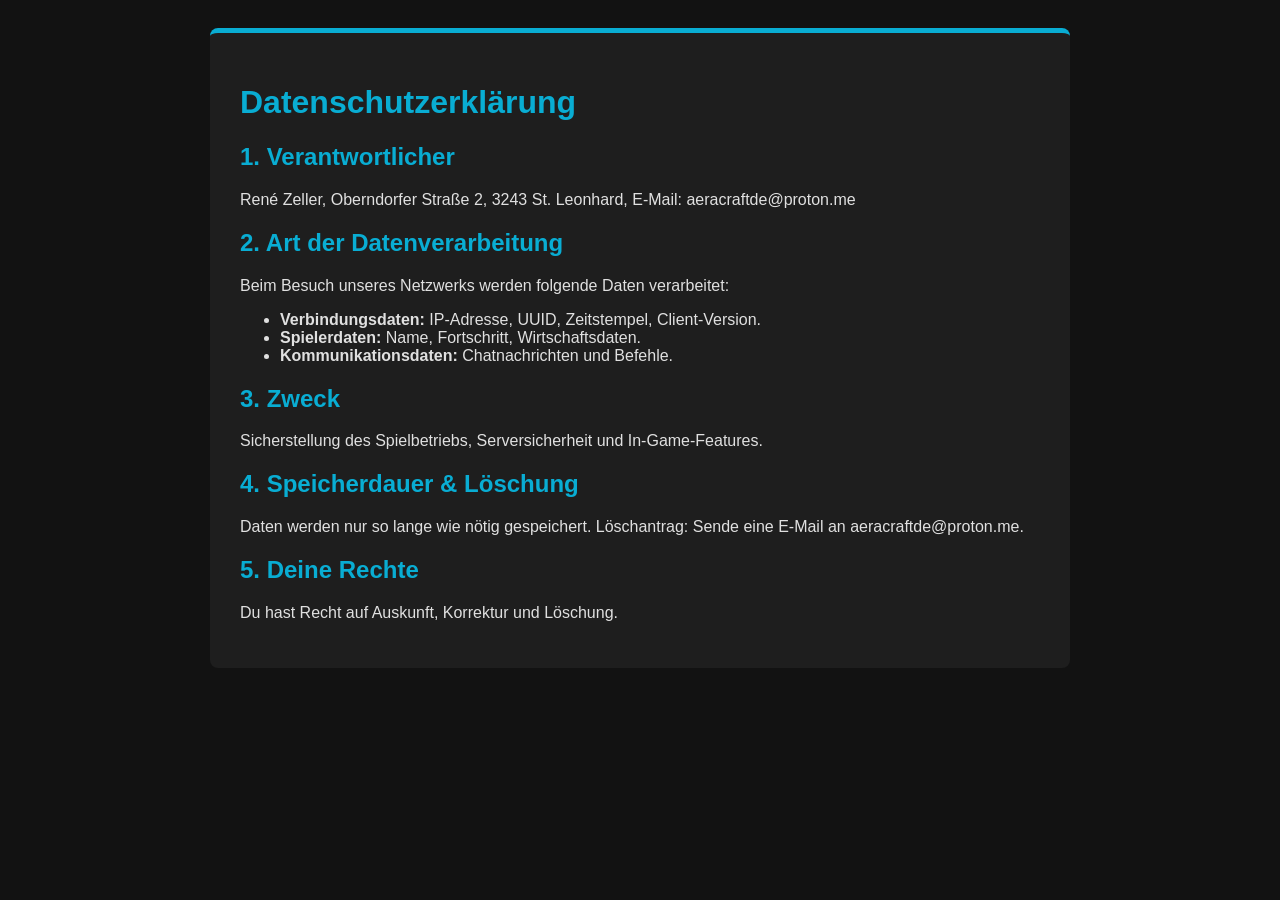
==== datenschutz.html @ 7c142c07 "Add Datenschutzerklärung HTML file" ====
<!DOCTYPE html>
<html lang="de">
<head>
    <meta charset="UTF-8">
    <title>Datenschutzerklärung | AeraCraft</title>
    <style>
        body { font-family: 'Segoe UI', sans-serif; background-color: #121212; color: #e0e0e0; padding: 20px; }
        .container { max-width: 800px; margin: auto; background: #1e1e1e; padding: 30px; border-radius: 8px; border-top: 5px solid #09add3; }
        h1, h2 { color: #09add3; }
    </style>
</head>
<body>
    <div class="container">
        <h1>Datenschutzerklärung</h1>
        <h2>1. Verantwortlicher</h2>
        <p>René Zeller, Oberndorfer Straße 2, 3243 St. Leonhard, E-Mail: aeracraftde@proton.me</p>
        
        <h2>2. Art der Datenverarbeitung</h2>
        <p>Beim Besuch unseres Netzwerks werden folgende Daten verarbeitet:</p>
        <ul>
            <li><strong>Verbindungsdaten:</strong> IP-Adresse, UUID, Zeitstempel, Client-Version.</li>
            <li><strong>Spielerdaten:</strong> Name, Fortschritt, Wirtschaftsdaten.</li>
            <li><strong>Kommunikationsdaten:</strong> Chatnachrichten und Befehle.</li>
        </ul>

        <h2>3. Zweck</h2>
        <p>Sicherstellung des Spielbetriebs, Serversicherheit und In-Game-Features.</p>

        <h2>4. Speicherdauer & Löschung</h2>
        <p>Daten werden nur so lange wie nötig gespeichert. Löschantrag: Sende eine E-Mail an aeracraftde@proton.me.</p>

        <h2>5. Deine Rechte</h2>
        <p>Du hast Recht auf Auskunft, Korrektur und Löschung.</p>
    </div>
</body>
</html>
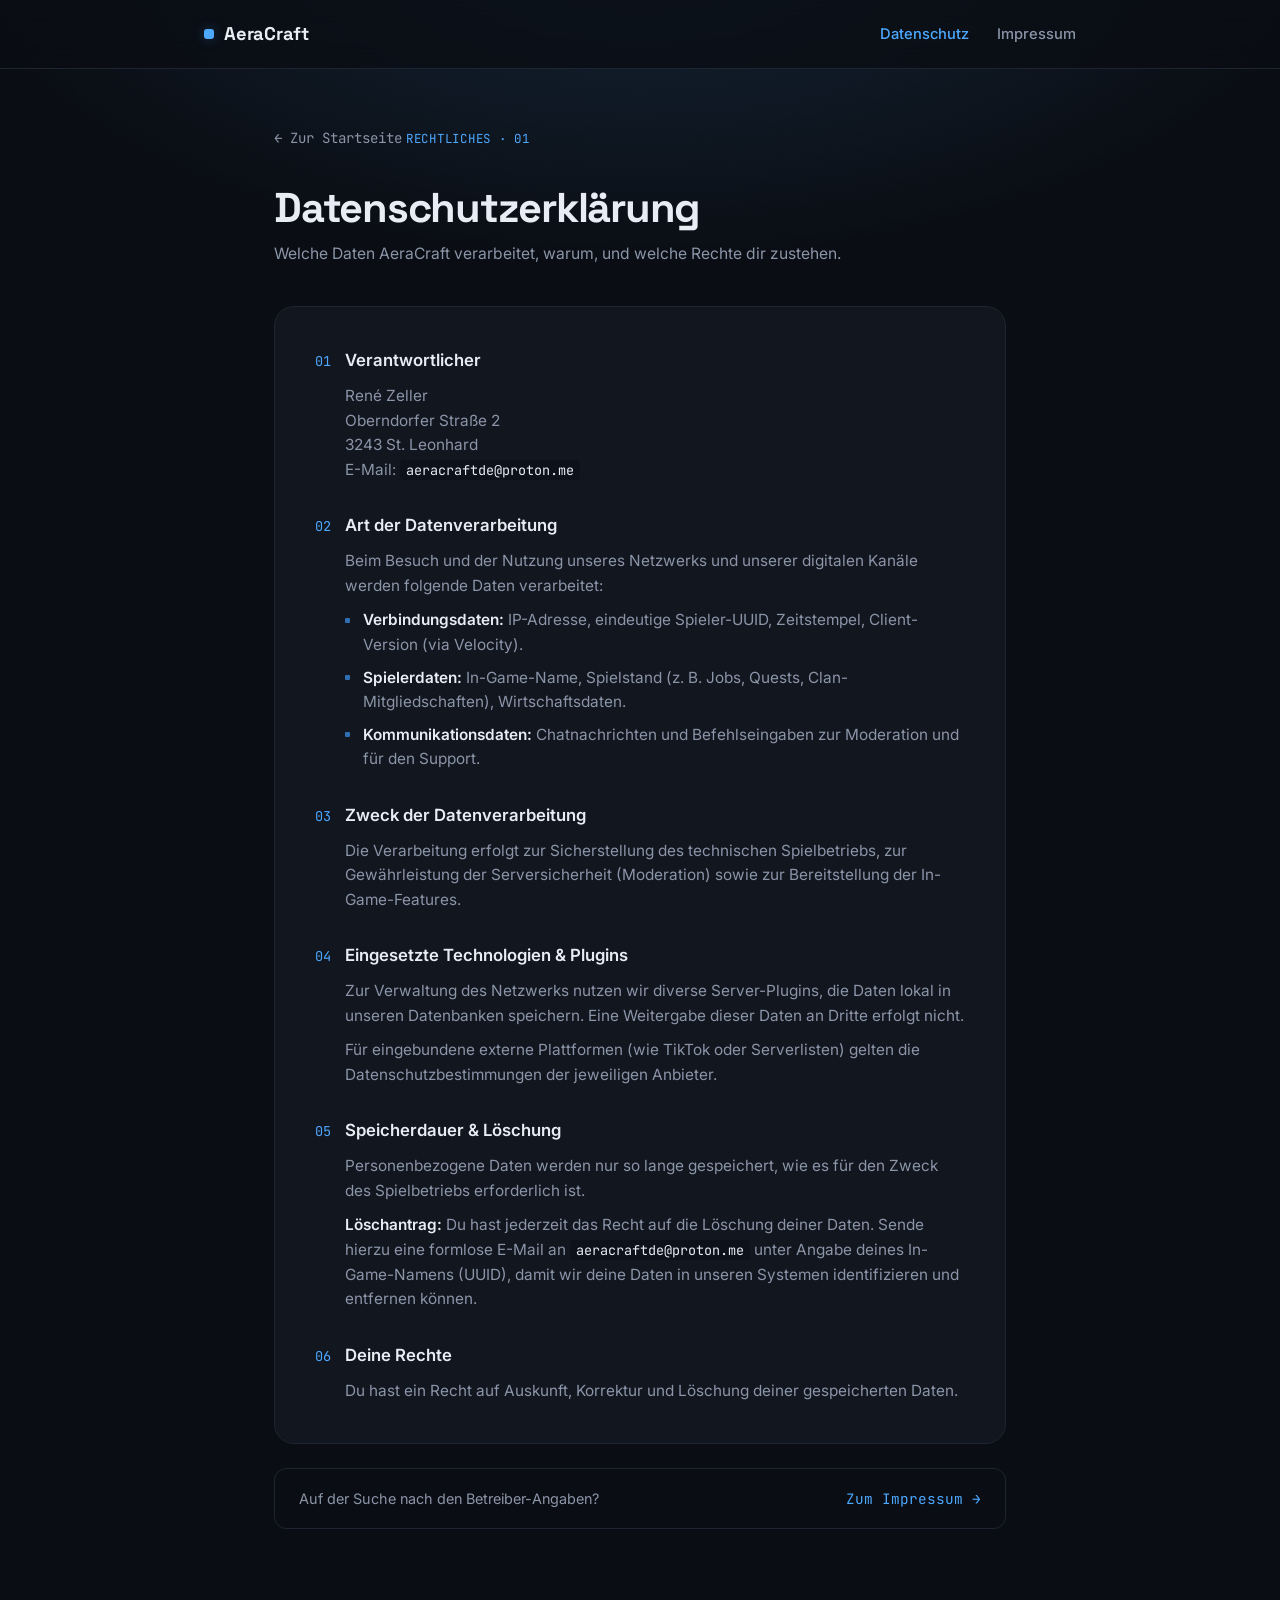
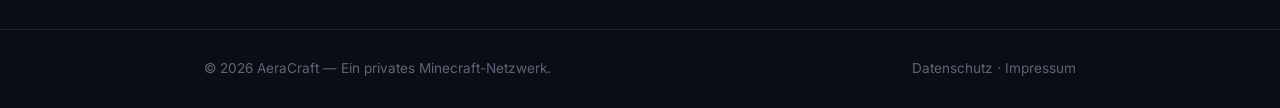
==== commit a3c37239: "Add files via upload" ====
--- a/datenschutz.html
+++ b/datenschutz.html
@@ -1,36 +1,113 @@
 <!DOCTYPE html>
 <html lang="de">
 <head>
-    <meta charset="UTF-8">
-    <title>Datenschutzerklärung | AeraCraft</title>
-    <style>
-        body { font-family: 'Segoe UI', sans-serif; background-color: #121212; color: #e0e0e0; padding: 20px; }
-        .container { max-width: 800px; margin: auto; background: #1e1e1e; padding: 30px; border-radius: 8px; border-top: 5px solid #09add3; }
-        h1, h2 { color: #09add3; }
-    </style>
+<meta charset="UTF-8">
+<meta name="viewport" content="width=device-width, initial-scale=1.0">
+<title>Datenschutz — AeraCraft</title>
+<link rel="preconnect" href="https://fonts.googleapis.com">
+<link rel="preconnect" href="https://fonts.gstatic.com" crossorigin>
+<link href="https://fonts.googleapis.com/css2?family=Space+Grotesk:wght@500;600;700&family=Inter:wght@400;500;600&family=JetBrains+Mono:wght@400;500&display=swap" rel="stylesheet">
+<link rel="stylesheet" href="style.css">
 </head>
 <body>
-    <div class="container">
-        <h1>Datenschutzerklärung</h1>
-        <h2>1. Verantwortlicher</h2>
-        <p>René Zeller, Oberndorfer Straße 2, 3243 St. Leonhard, E-Mail: aeracraftde@proton.me</p>
-        
-        <h2>2. Art der Datenverarbeitung</h2>
-        <p>Beim Besuch unseres Netzwerks werden folgende Daten verarbeitet:</p>
-        <ul>
-            <li><strong>Verbindungsdaten:</strong> IP-Adresse, UUID, Zeitstempel, Client-Version.</li>
-            <li><strong>Spielerdaten:</strong> Name, Fortschritt, Wirtschaftsdaten.</li>
-            <li><strong>Kommunikationsdaten:</strong> Chatnachrichten und Befehle.</li>
-        </ul>
 
-        <h2>3. Zweck</h2>
-        <p>Sicherstellung des Spielbetriebs, Serversicherheit und In-Game-Features.</p>
+<header>
+  <div class="nav">
+    <a href="index.html" class="logo">
+      <span class="logo-mark"></span>
+      AeraCraft
+    </a>
+    <ul class="nav-links">
+      <li><a href="datenschutz.html" class="active">Datenschutz</a></li>
+      <li><a href="impressum.html">Impressum</a></li>
+    </ul>
+  </div>
+</header>
 
-        <h2>4. Speicherdauer & Löschung</h2>
-        <p>Daten werden nur so lange wie nötig gespeichert. Löschantrag: Sende eine E-Mail an aeracraftde@proton.me.</p>
+<main>
+  <div class="wrap">
+    <div class="page-head">
+      <a href="index.html" class="back-link">← Zur Startseite</a>
+      <span class="eyebrow">Rechtliches · 01</span>
+      <h1>Datenschutzerklärung</h1>
+      <p class="page-sub">Welche Daten AeraCraft verarbeitet, warum, und welche Rechte dir zustehen.</p>
+    </div>
+  </div>
 
-        <h2>5. Deine Rechte</h2>
-        <p>Du hast Recht auf Auskunft, Korrektur und Löschung.</p>
+  <section class="legal-body">
+    <div class="wrap">
+      <div class="card">
+
+        <div class="entry">
+          <div class="entry-num"><span class="n">01</span><h4>Verantwortlicher</h4></div>
+          <div class="entry-body">
+            <p>René Zeller<br>
+            Oberndorfer Straße 2<br>
+            3243 St. Leonhard<br>
+            E-Mail: <span class="mono-inline">aeracraftde@proton.me</span></p>
+          </div>
+        </div>
+
+        <div class="entry">
+          <div class="entry-num"><span class="n">02</span><h4>Art der Datenverarbeitung</h4></div>
+          <div class="entry-body">
+            <p>Beim Besuch und der Nutzung unseres Netzwerks und unserer digitalen Kanäle werden folgende Daten verarbeitet:</p>
+            <ul>
+              <li><strong>Verbindungsdaten:</strong> IP-Adresse, eindeutige Spieler-UUID, Zeitstempel, Client-Version (via Velocity).</li>
+              <li><strong>Spielerdaten:</strong> In-Game-Name, Spielstand (z. B. Jobs, Quests, Clan-Mitgliedschaften), Wirtschaftsdaten.</li>
+              <li><strong>Kommunikationsdaten:</strong> Chatnachrichten und Befehlseingaben zur Moderation und für den Support.</li>
+            </ul>
+          </div>
+        </div>
+
+        <div class="entry">
+          <div class="entry-num"><span class="n">03</span><h4>Zweck der Datenverarbeitung</h4></div>
+          <div class="entry-body">
+            <p>Die Verarbeitung erfolgt zur Sicherstellung des technischen Spielbetriebs, zur Gewährleistung der Serversicherheit (Moderation) sowie zur Bereitstellung der In-Game-Features.</p>
+          </div>
+        </div>
+
+        <div class="entry">
+          <div class="entry-num"><span class="n">04</span><h4>Eingesetzte Technologien &amp; Plugins</h4></div>
+          <div class="entry-body">
+            <p>Zur Verwaltung des Netzwerks nutzen wir diverse Server-Plugins, die Daten lokal in unseren Datenbanken speichern. Eine Weitergabe dieser Daten an Dritte erfolgt nicht.</p>
+            <p>Für eingebundene externe Plattformen (wie TikTok oder Serverlisten) gelten die Datenschutzbestimmungen der jeweiligen Anbieter.</p>
+          </div>
+        </div>
+
+        <div class="entry">
+          <div class="entry-num"><span class="n">05</span><h4>Speicherdauer &amp; Löschung</h4></div>
+          <div class="entry-body">
+            <p>Personenbezogene Daten werden nur so lange gespeichert, wie es für den Zweck des Spielbetriebs erforderlich ist.</p>
+            <p><strong>Löschantrag:</strong> Du hast jederzeit das Recht auf die Löschung deiner Daten. Sende hierzu eine formlose E-Mail an <span class="mono-inline">aeracraftde@proton.me</span> unter Angabe deines In-Game-Namens (UUID), damit wir deine Daten in unseren Systemen identifizieren und entfernen können.</p>
+          </div>
+        </div>
+
+        <div class="entry">
+          <div class="entry-num"><span class="n">06</span><h4>Deine Rechte</h4></div>
+          <div class="entry-body">
+            <p>Du hast ein Recht auf Auskunft, Korrektur und Löschung deiner gespeicherten Daten.</p>
+          </div>
+        </div>
+
+      </div>
+
+      <a href="impressum.html" class="cross-link">
+        <span>Auf der Suche nach den Betreiber-Angaben?</span>
+        <span class="arrow">Zum Impressum →</span>
+      </a>
     </div>
+  </section>
+</main>
+
+<footer>
+  <div class="footer-row">
+    <span>© 2026 AeraCraft — Ein privates Minecraft-Netzwerk.</span>
+    <span>
+      <a href="datenschutz.html">Datenschutz</a> · <a href="impressum.html">Impressum</a>
+    </span>
+  </div>
+</footer>
+
 </body>
 </html>
--- a/style.css
+++ b/style.css
@@ -0,0 +1,487 @@
+:root{
+  --bg: #0a0d13;
+  --bg-soft: #0d1119;
+  --card: #12161f;
+  --card-border: #1e2431;
+  --accent: #4da8ff;
+  --accent-dim: #2e6fb3;
+  --accent-glow: rgba(77, 168, 255, 0.16);
+  --text: #e8edf5;
+  --text-muted: #8b95a8;
+  --text-faint: #5c6577;
+  --radius-lg: 20px;
+  --radius-md: 12px;
+  --font-display: 'Space Grotesk', sans-serif;
+  --font-body: 'Inter', sans-serif;
+  --font-mono: 'JetBrains Mono', monospace;
+}
+
+*{ box-sizing: border-box; margin:0; padding:0; }
+
+html{ scroll-behavior: smooth; }
+
+body{
+  background: radial-gradient(ellipse 1200px 600px at 50% -10%, var(--accent-glow), transparent 60%), var(--bg);
+  background-attachment: fixed;
+  color: var(--text);
+  font-family: var(--font-body);
+  line-height: 1.6;
+  -webkit-font-smoothing: antialiased;
+  min-height: 100vh;
+  display: flex;
+  flex-direction: column;
+}
+
+a{ color: inherit; }
+
+::selection{ background: var(--accent); color: #04101d; }
+
+:focus-visible{
+  outline: 2px solid var(--accent);
+  outline-offset: 3px;
+  border-radius: 4px;
+}
+
+.wrap{
+  max-width: 780px;
+  margin: 0 auto;
+  padding: 0 24px;
+  width: 100%;
+}
+
+main{ flex: 1; }
+
+/* ---------- Header ---------- */
+header{
+  position: sticky;
+  top: 0;
+  z-index: 50;
+  backdrop-filter: blur(14px);
+  background: rgba(10, 13, 19, 0.72);
+  border-bottom: 1px solid var(--card-border);
+}
+
+.nav{
+  display: flex;
+  align-items: center;
+  justify-content: space-between;
+  height: 68px;
+  max-width: 920px;
+  margin: 0 auto;
+  padding: 0 24px;
+}
+
+.logo{
+  display: flex;
+  align-items: center;
+  gap: 10px;
+  font-family: var(--font-display);
+  font-weight: 700;
+  font-size: 1.15rem;
+  letter-spacing: -0.01em;
+  text-decoration: none;
+}
+
+.logo-mark{
+  width: 10px;
+  height: 10px;
+  background: var(--accent);
+  border-radius: 3px;
+  box-shadow: 0 0 12px 2px var(--accent-glow);
+  flex-shrink: 0;
+}
+
+.nav-links{
+  display: flex;
+  gap: 28px;
+  list-style: none;
+}
+
+.nav-links a{
+  text-decoration: none;
+  color: var(--text-muted);
+  font-size: 0.92rem;
+  font-weight: 500;
+  transition: color 0.2s ease;
+}
+
+.nav-links a:hover, .nav-links a.active{ color: var(--accent); }
+
+/* ---------- Hero (start page) ---------- */
+.hero{
+  padding: 92px 0 72px;
+  text-align: center;
+}
+
+.status-pill{
+  display: inline-flex;
+  align-items: center;
+  gap: 8px;
+  padding: 6px 14px;
+  border: 1px solid var(--card-border);
+  background: var(--card);
+  border-radius: 999px;
+  font-family: var(--font-mono);
+  font-size: 0.78rem;
+  color: var(--text-muted);
+  margin-bottom: 28px;
+}
+
+.dot{
+  width: 7px;
+  height: 7px;
+  border-radius: 50%;
+  background: #4dff9e;
+  box-shadow: 0 0 8px 1px #4dff9e88;
+  animation: pulse 2s ease-in-out infinite;
+}
+
+@keyframes pulse{
+  0%, 100%{ opacity: 1; }
+  50%{ opacity: 0.4; }
+}
+
+h1{
+  font-family: var(--font-display);
+  font-weight: 700;
+  font-size: clamp(2.4rem, 7vw, 4rem);
+  letter-spacing: -0.03em;
+  line-height: 1.05;
+}
+
+h1 span{ color: var(--accent); }
+
+.hero p{
+  max-width: 480px;
+  margin: 20px auto 0;
+  color: var(--text-muted);
+  font-size: 1.02rem;
+}
+
+.connect{
+  display: inline-flex;
+  align-items: center;
+  gap: 0;
+  margin-top: 36px;
+  background: var(--card);
+  border: 1px solid var(--card-border);
+  border-radius: var(--radius-md);
+  overflow: hidden;
+  max-width: 100%;
+}
+
+.connect-ip{
+  display: flex;
+  align-items: center;
+  gap: 10px;
+  padding: 14px 20px;
+  font-family: var(--font-mono);
+  font-size: 0.95rem;
+  color: var(--text);
+  white-space: nowrap;
+  overflow-x: auto;
+}
+
+.connect-ip::before{
+  content: "$";
+  color: var(--accent);
+}
+
+.cursor{
+  display: inline-block;
+  width: 7px;
+  height: 1.1em;
+  background: var(--accent);
+  animation: blink 1s step-end infinite;
+  vertical-align: text-bottom;
+}
+
+@keyframes blink{
+  0%, 100%{ opacity: 1; }
+  50%{ opacity: 0; }
+}
+
+.copy-btn{
+  border: none;
+  border-left: 1px solid var(--card-border);
+  background: var(--accent);
+  color: #04101d;
+  font-family: var(--font-body);
+  font-weight: 600;
+  font-size: 0.85rem;
+  padding: 14px 20px;
+  cursor: pointer;
+  transition: background 0.2s ease;
+  flex-shrink: 0;
+}
+
+.copy-btn:hover{ background: #6db8ff; }
+
+/* legal teaser links on start page */
+.legal-teasers{
+  display: grid;
+  grid-template-columns: 1fr 1fr;
+  gap: 20px;
+  margin-top: 56px;
+  text-align: left;
+}
+
+.teaser{
+  display: block;
+  background: var(--card);
+  border: 1px solid var(--card-border);
+  border-radius: var(--radius-lg);
+  padding: 26px;
+  text-decoration: none;
+  transition: border-color 0.2s ease, transform 0.2s ease;
+}
+
+.teaser:hover{
+  border-color: var(--accent-dim);
+  transform: translateY(-2px);
+}
+
+.teaser .eyebrow{ display:block; margin-bottom: 10px; }
+
+.teaser h3{
+  font-family: var(--font-display);
+  font-size: 1.15rem;
+  font-weight: 600;
+  margin-bottom: 8px;
+}
+
+.teaser p{
+  color: var(--text-muted);
+  font-size: 0.9rem;
+}
+
+.teaser .arrow{
+  display: inline-block;
+  margin-top: 14px;
+  color: var(--accent);
+  font-family: var(--font-mono);
+  font-size: 0.85rem;
+}
+
+/* ---------- Legal single page ---------- */
+.page-head{
+  padding: 56px 0 8px;
+}
+
+.back-link{
+  display: inline-flex;
+  align-items: center;
+  gap: 6px;
+  text-decoration: none;
+  color: var(--text-muted);
+  font-size: 0.88rem;
+  font-family: var(--font-mono);
+  margin-bottom: 26px;
+  transition: color 0.2s ease;
+}
+
+.back-link:hover{ color: var(--accent); }
+
+.eyebrow{
+  font-family: var(--font-mono);
+  font-size: 0.78rem;
+  color: var(--accent);
+  letter-spacing: 0.06em;
+  text-transform: uppercase;
+}
+
+.page-head h1{
+  font-size: clamp(2rem, 6vw, 2.6rem);
+  margin-top: 10px;
+}
+
+.page-sub{
+  color: var(--text-muted);
+  margin-top: 12px;
+  font-size: 0.98rem;
+}
+
+.legal-body{
+  padding: 32px 0 100px;
+}
+
+.card{
+  background: var(--card);
+  border: 1px solid var(--card-border);
+  border-radius: var(--radius-lg);
+  padding: 40px;
+}
+
+.entry{
+  margin-bottom: 30px;
+}
+
+.entry:last-child{ margin-bottom: 0; }
+
+.entry-num{
+  display: flex;
+  gap: 14px;
+  align-items: baseline;
+  margin-bottom: 10px;
+}
+
+.entry-num .n{
+  font-family: var(--font-mono);
+  color: var(--accent);
+  font-size: 0.85rem;
+  flex-shrink: 0;
+}
+
+.entry h4{
+  font-size: 1.05rem;
+  font-weight: 600;
+  color: var(--text);
+}
+
+.entry-body{
+  color: var(--text-muted);
+  font-size: 0.96rem;
+  padding-left: 30px;
+}
+
+.entry-body p{ margin-bottom: 10px; }
+.entry-body p:last-child{ margin-bottom: 0; }
+
+.entry-body ul{
+  list-style: none;
+  margin-top: 10px;
+}
+
+.entry-body li{
+  position: relative;
+  padding-left: 18px;
+  margin-bottom: 8px;
+}
+
+.entry-body li::before{
+  content: "";
+  position: absolute;
+  left: 0;
+  top: 0.6em;
+  width: 5px;
+  height: 5px;
+  background: var(--accent-dim);
+  border-radius: 1px;
+}
+
+.entry-body strong{ color: var(--text); font-weight: 600; }
+
+.mono-inline{
+  font-family: var(--font-mono);
+  font-size: 0.88em;
+  color: var(--text);
+  background: var(--bg-soft);
+  padding: 1px 6px;
+  border-radius: 4px;
+}
+
+.addr{
+  padding-left: 30px;
+  color: var(--text-muted);
+  font-size: 0.96rem;
+}
+
+.addr strong{
+  display: block;
+  color: var(--text);
+  font-size: 1rem;
+  margin-bottom: 6px;
+}
+
+.divider{
+  height: 1px;
+  background: var(--card-border);
+  margin: 28px 0;
+}
+
+.contact-row{
+  display: flex;
+  flex-wrap: wrap;
+  gap: 10px 28px;
+  padding-left: 30px;
+  margin-top: 6px;
+}
+
+.contact-row div{
+  font-size: 0.96rem;
+  color: var(--text-muted);
+}
+
+.contact-row div span{
+  display: block;
+  font-size: 0.75rem;
+  color: var(--text-faint);
+  text-transform: uppercase;
+  letter-spacing: 0.04em;
+  margin-bottom: 3px;
+}
+
+/* cross-link between the two legal pages */
+.cross-link{
+  display: flex;
+  align-items: center;
+  justify-content: space-between;
+  gap: 16px;
+  margin-top: 24px;
+  padding: 18px 24px;
+  border: 1px solid var(--card-border);
+  border-radius: var(--radius-md);
+  text-decoration: none;
+  color: var(--text-muted);
+  font-size: 0.9rem;
+  transition: border-color 0.2s ease, color 0.2s ease;
+}
+
+.cross-link:hover{
+  border-color: var(--accent-dim);
+  color: var(--text);
+}
+
+.cross-link .arrow{ color: var(--accent); font-family: var(--font-mono); }
+
+/* ---------- Footer ---------- */
+footer{
+  border-top: 1px solid var(--card-border);
+  padding: 28px 0;
+}
+
+.footer-row{
+  display: flex;
+  align-items: center;
+  justify-content: space-between;
+  flex-wrap: wrap;
+  gap: 12px;
+  font-size: 0.85rem;
+  color: var(--text-faint);
+  max-width: 920px;
+  margin: 0 auto;
+  padding: 0 24px;
+}
+
+.footer-row a{
+  text-decoration: none;
+  color: var(--text-faint);
+  transition: color 0.2s ease;
+}
+
+.footer-row a:hover{ color: var(--accent); }
+
+/* ---------- Responsive ---------- */
+@media (max-width: 640px){
+  .nav-links{ gap: 18px; }
+  .hero{ padding: 64px 0 52px; }
+  .legal-teasers{ grid-template-columns: 1fr; margin-top: 40px; }
+  .card{ padding: 26px 22px; }
+  .entry-body, .addr, .contact-row{ padding-left: 0; }
+  .entry-num{ flex-direction: column; gap: 2px; }
+  .cross-link{ flex-direction: column; align-items: flex-start; }
+}
+
+@media (prefers-reduced-motion: reduce){
+  *{ animation: none !important; transition: none !important; }
+}
